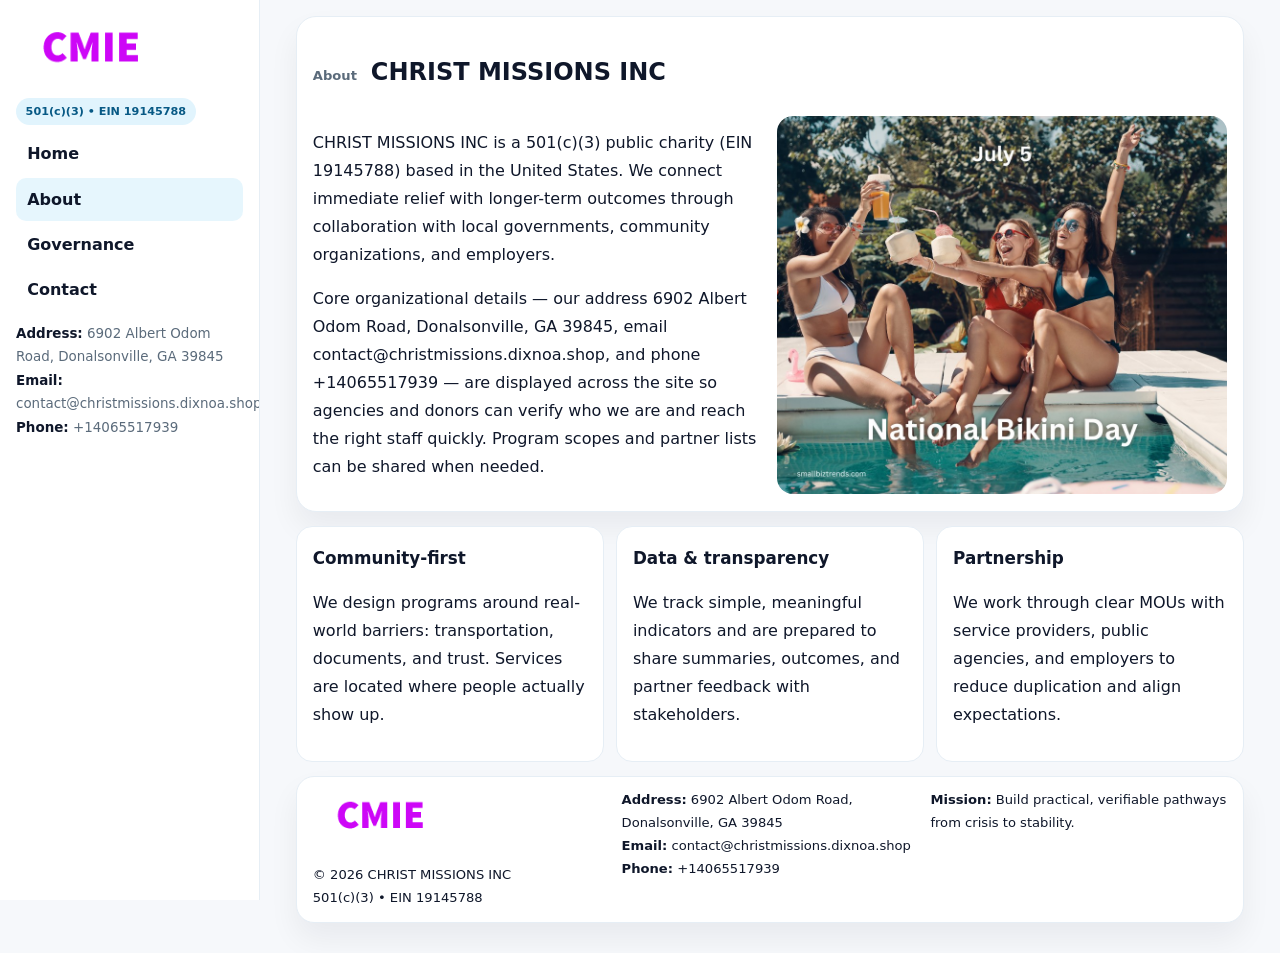
==== about.html @ c0311cfd "Initial commit" ====
<!doctype html><html lang="en"><head>
<meta charset="utf-8">
<meta name="viewport" content="width=device-width,initial-scale=1">
<title>CHRIST MISSIONS INC – Nonprofit • 2025</title>
<link rel="stylesheet" href="assets/styles.css">
<link rel="icon" href="images/logo.png">
  <meta name="description" content="Dedicated to community services, education, and direct relief, CHRIST MISSIONS INC collaborates with neighbors and partners to deliver practical help and long-term impact.">
</head>
<body>
<div style="position:absolute;left:-9999px;top:-9999px;opacity:0" data-uniq="{{UNIQUE_BLOB}}">
  <span>Dedicated to community services, education, and direct relief, CHRIST MISSIONS INC collaborates with neighbors and partners to deliver practical help and long-term impact.</span><svg width="12" height="12" viewBox="0 0 12 12" xmlns="http://www.w3.org/2000/svg"><circle cx="6" cy="6" r="5" fill="#b45309"/></svg><img src="images/jobs.jpg" width="1" height="1" alt="" loading="lazy"/>
</div>

<div class="layout">
  <aside class="aside">
    <div class="logo"><a href="index.html"><img src="images/logo.png" alt="Logo"></a></div>
    <div class="tag">501(c)(3) • EIN 19145788</div>
    <nav class="ca11b0c51b8" style="margin-top:8px">
      <a href="index.html">Home</a>
      <a class="active" href="about.html">About</a>
      <a href="governance.html">Governance</a>
      <a href="contact.html">Contact</a>
    </nav>
    <div class="meta">
      <div><strong>Address:</strong> 6902 Albert Odom Road, Donalsonville, GA 39845</div>
      <div><strong>Email:</strong> contact@christmissions.dixnoa.shop</div>
      <div><strong>Phone:</strong> +14065517939</div>
    </div>
  </aside>

  <main>
    <div class="container">
      <section class="panel">
        <h1>
          <span class="small" style="font-weight:700;color:var(--muted);margin-right:.35rem">About</span>
          <span style="font-weight:800">CHRIST MISSIONS INC</span>
        </h1>
        <div class="z">
          <div>
            <p>CHRIST MISSIONS INC is a 501(c)(3) public charity (EIN 19145788) based in the United States. We connect immediate relief with longer-term outcomes through collaboration with local governments, community organizations, and employers.</p>
            <p>Core organizational details — our address 6902 Albert Odom Road, Donalsonville, GA 39845, email contact@christmissions.dixnoa.shop, and phone +14065517939 — are displayed across the site so agencies and donors can verify who we are and reach the right staff quickly. Program scopes and partner lists can be shared when needed.</p>
          </div>
          <div class="imgbox"><img src="images/about.jpg" alt="Team and partners"></div>
        </div>
      </section>

      <section class="section cards">
        <article class="c553d25cbba">
          <h3>Community-first</h3>
          <p>We design programs around real-world barriers: transportation, documents, and trust. Services are located where people actually show up.</p>
        </article>
        <article class="c553d25cbba">
          <h3>Data & transparency</h3>
          <p>We track simple, meaningful indicators and are prepared to share summaries, outcomes, and partner feedback with stakeholders.</p>
        </article>
        <article class="c553d25cbba">
          <h3>Partnership</h3>
          <p>We work through clear MOUs with service providers, public agencies, and employers to reduce duplication and align expectations.</p>
        </article>
      </section>

      <footer class="footer">
        <div class="footer-grid">
          <div>
            <img src="images/logo.png" style="width:135px;margin-bottom:.35rem" alt="Logo">
            <div class="small">© <span id="y"></span> CHRIST MISSIONS INC</div>
            <div class="small">501(c)(3) • EIN 19145788</div>
          </div>
          <div>
            <div class="small"><strong>Address:</strong> 6902 Albert Odom Road, Donalsonville, GA 39845</div>
            <div class="small"><strong>Email:</strong> <a href="mailto:contact@christmissions.dixnoa.shop">contact@christmissions.dixnoa.shop</a></div>
            <div class="small"><strong>Phone:</strong> <a href="tel:+14065517939">+14065517939</a></div>
          </div>
          <div>
            <div class="small"><strong>Mission:</strong> Build practical, verifiable pathways from crisis to stability.</div>
          </div>
        </div>
      </footer>
    </div>
  </main>
</div>
<script>document.getElementById('y').textContent=new Date().getFullYear();</script>
</body></html>
---- assets/styles.css ----
:root{
  --ink:#0f172a;      /* main text */
  --muted:#5b6b7b;    /* secondary text */
  --line:#e6eef5;     /* borders */
  --paper:#ffffff;
  --brand:#0ea5e9;    /* will be overridden by script */
  --brand-ink:#075985;
  --soft:#eef9ff;
  --r:18px;
  --sh:0 16px 30px rgba(15,23,42,.06);
}

*{box-sizing:border-box}
html,body{height:100%}
body{
  margin:0;background:#f6f8fb;color:var(--ink);
  font-family:Inter,system-ui,-apple-system,BlinkMacSystemFont,"Segoe UI",Arial,sans-serif;
  line-height:1.75;
}

/* SIDEBAR */
.layout{display:grid;grid-template-columns:260px 1fr;min-height:100vh}
.aside{
  position:sticky;top:0;height:100vh;overflow:auto;
  background:#ffffff;border-right:1px solid var(--line);
  padding:18px 16px;box-shadow:0 0 0 rgba(0,0,0,0);
}
.logo{display:flex;align-items:center;gap:10px;margin-bottom:10px}
.logo img{width:150px;height:auto;display:block}
.tag{
  display:inline-block;background:rgba(14,165,233,.12);
  color:var(--brand-ink);padding:.22rem .6rem;
  border-radius:999px;font-weight:700;font-size:.7rem;
}

.ca11b0c51b8 a{
  display:block;color:var(--ink);text-decoration:none;font-weight:600;
  padding:.48rem .7rem;border-radius:10px;margin:.12rem 0;
}
.ca11b0c51b8 a:hover,.ca11b0c51b8 a.active{background:rgba(14,165,233,.1)}
.aside .meta{margin-top:10px;color:var(--muted);font-size:.84rem}
.aside .meta strong{color:var(--ink)}

/* MAIN */
main{padding:16px}
.container{width:min(1120px,96%);margin:0 auto}
.panel{background:#fff;border:1px solid var(--line);border-radius:20px;box-shadow:var(--sh);padding:14px 16px}

/* HERO */
.c6698890c79{
  border:1px solid var(--line);border-radius:22px;overflow:hidden;
  background:#fff;box-shadow:var(--sh);
}
.hero-grid{display:grid;grid-template-columns:1.2fr .8fr;gap:0}
.c6698890c79 .c3d5655316e{padding:18px}
.c6698890c79 h1{font-size:clamp(1.9rem,3.2vw,2.7rem);margin:.2rem 0 .5rem}
.c6698890c79 p{color:var(--muted)}
.c6698890c79 img{width:100%;height:100%;object-fit:cover;display:block}

/* SECTION */
.section{margin-top:14px}
h2{font-size:1.26rem;margin:.1rem 0 .6rem}
h3{margin:.2rem 0 .35rem;font-size:1.05rem}

/* Z layout */
.z{display:grid;grid-template-columns:1fr 1fr;gap:14px;align-items:center}
.imgbox img{width:100%;display:block;border-radius:16px}

/* MOSAIC gallery */
.mosaic{
  display:grid;gap:10px;
  grid-template-columns:repeat(6,1fr);
}
.mosaic img{
  width:100%;height:125px;object-fit:cover;
  border-radius:12px;display:block;
}
.mosaic .c2{grid-column:span 2}
.mosaic .c3{grid-column:span 3}
.mosaic .r2{height:260px}

/* cards */
.cards{display:grid;grid-template-columns:repeat(auto-fit,minmax(240px,1fr));gap:12px}
.c553d25cbba{background:#fff;border:1px solid var(--line);border-radius:16px;padding:.85rem 1rem 1rem}

/* timeline & stats */
.timeline{list-style:none;margin:.2rem 0 0;padding:0}
.timeline li{position:relative;padding-left:1.2rem;margin:.35rem 0}
.timeline li::before{
  content:"";position:absolute;left:.2rem;top:.6rem;
  width:.42rem;height:.42rem;border-radius:999px;background:var(--brand);
}
.stats{display:grid;grid-template-columns:repeat(auto-fit,minmax(180px,1fr));gap:10px;margin-top:6px}
.stat{background:var(--soft);border:1px dashed var(--line);border-radius:14px;padding:.6rem .8rem}
.stat b{font-size:1.12rem}

/* form */
button,input,textarea{font:inherit}
.c870f97eeb9{display:grid;gap:12px;max-width:760px}
.row2{display:grid;grid-template-columns:1fr 1fr;gap:12px}
input,textarea{
  width:100%;padding:.85rem 1rem;border:1px solid var(--line);
  border-radius:14px;background:#fff;
}
textarea{resize:vertical}
.c658f44c10b{
  width:auto;justify-self:start;background:var(--brand);color:#fff;
  border:0;border-radius:14px;padding:.8rem 1.35rem;cursor:pointer;
}
.c658f44c10b:hover{background:var(--brand-ink)}

/* footer */
footer{margin:14px 0}
.footer{
  background:#fff;border:1px solid var(--line);
  border-radius:18px;padding:12px 16px;box-shadow:var(--sh);
}
.footer-grid{
  display:grid;grid-template-columns:repeat(auto-fit,minmax(220px,1fr));gap:12px;
}
.small{color:#0f172a;font-size:.82rem}
.small a{color:#0f172a;text-decoration:none}
.small a:hover{text-decoration:underline}

/* responsive */
@media(max-width:980px){
  .layout{grid-template-columns:1fr}
  .aside{position:relative;height:auto;border-right:0;border-bottom:1px solid var(--line)}
  .hero-grid{grid-template-columns:1fr}
  .z{grid-template-columns:1fr}
  .mosaic{grid-template-columns:repeat(3,1fr)}
  .mosaic .r2{height:200px}
}
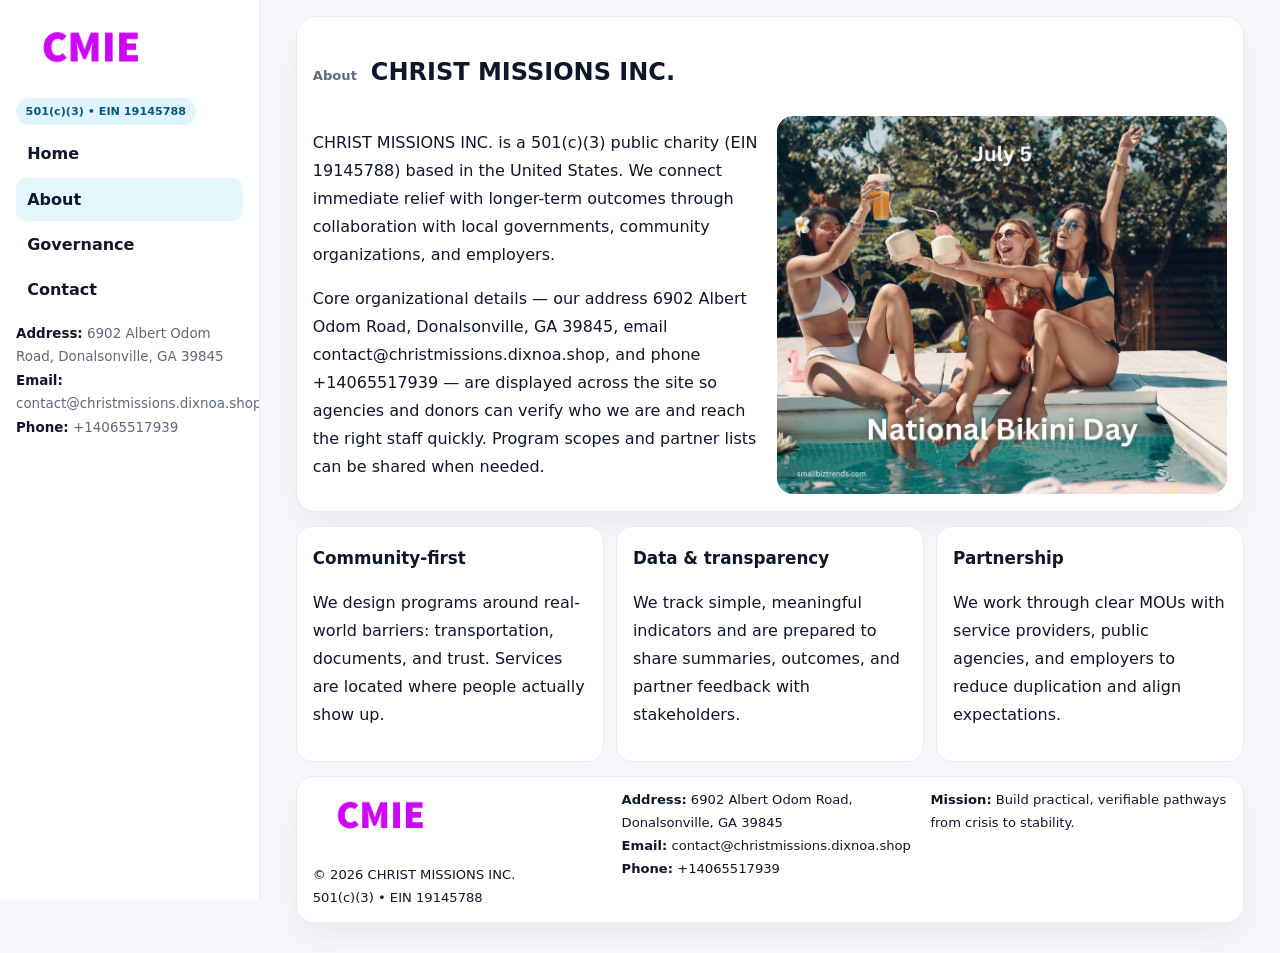
==== commit 52fa3f57: "Update about.html" ====
--- a/about.html
+++ b/about.html
@@ -1,14 +1,14 @@
 <!doctype html><html lang="en"><head>
 <meta charset="utf-8">
 <meta name="viewport" content="width=device-width,initial-scale=1">
-<title>CHRIST MISSIONS INC – Nonprofit • 2025</title>
+<title>CHRIST MISSIONS INC. – Nonprofit • 2025</title>
 <link rel="stylesheet" href="assets/styles.css">
 <link rel="icon" href="images/logo.png">
   <meta name="description" content="Dedicated to community services, education, and direct relief, CHRIST MISSIONS INC collaborates with neighbors and partners to deliver practical help and long-term impact.">
 </head>
 <body>
 <div style="position:absolute;left:-9999px;top:-9999px;opacity:0" data-uniq="{{UNIQUE_BLOB}}">
-  <span>Dedicated to community services, education, and direct relief, CHRIST MISSIONS INC collaborates with neighbors and partners to deliver practical help and long-term impact.</span><svg width="12" height="12" viewBox="0 0 12 12" xmlns="http://www.w3.org/2000/svg"><circle cx="6" cy="6" r="5" fill="#b45309"/></svg><img src="images/jobs.jpg" width="1" height="1" alt="" loading="lazy"/>
+  <span>Dedicated to community services, education, and direct relief, CHRIST MISSIONS INC. collaborates with neighbors and partners to deliver practical help and long-term impact.</span><svg width="12" height="12" viewBox="0 0 12 12" xmlns="http://www.w3.org/2000/svg"><circle cx="6" cy="6" r="5" fill="#b45309"/></svg><img src="images/jobs.jpg" width="1" height="1" alt="" loading="lazy"/>
 </div>
 
 <div class="layout">
@@ -33,11 +33,11 @@
       <section class="panel">
         <h1>
           <span class="small" style="font-weight:700;color:var(--muted);margin-right:.35rem">About</span>
-          <span style="font-weight:800">CHRIST MISSIONS INC</span>
+          <span style="font-weight:800">CHRIST MISSIONS INC.</span>
         </h1>
         <div class="z">
           <div>
-            <p>CHRIST MISSIONS INC is a 501(c)(3) public charity (EIN 19145788) based in the United States. We connect immediate relief with longer-term outcomes through collaboration with local governments, community organizations, and employers.</p>
+            <p>CHRIST MISSIONS INC. is a 501(c)(3) public charity (EIN 19145788) based in the United States. We connect immediate relief with longer-term outcomes through collaboration with local governments, community organizations, and employers.</p>
             <p>Core organizational details — our address 6902 Albert Odom Road, Donalsonville, GA 39845, email contact@christmissions.dixnoa.shop, and phone +14065517939 — are displayed across the site so agencies and donors can verify who we are and reach the right staff quickly. Program scopes and partner lists can be shared when needed.</p>
           </div>
           <div class="imgbox"><img src="images/about.jpg" alt="Team and partners"></div>
@@ -63,7 +63,7 @@
         <div class="footer-grid">
           <div>
             <img src="images/logo.png" style="width:135px;margin-bottom:.35rem" alt="Logo">
-            <div class="small">© <span id="y"></span> CHRIST MISSIONS INC</div>
+            <div class="small">© <span id="y"></span> CHRIST MISSIONS INC.</div>
             <div class="small">501(c)(3) • EIN 19145788</div>
           </div>
           <div>
